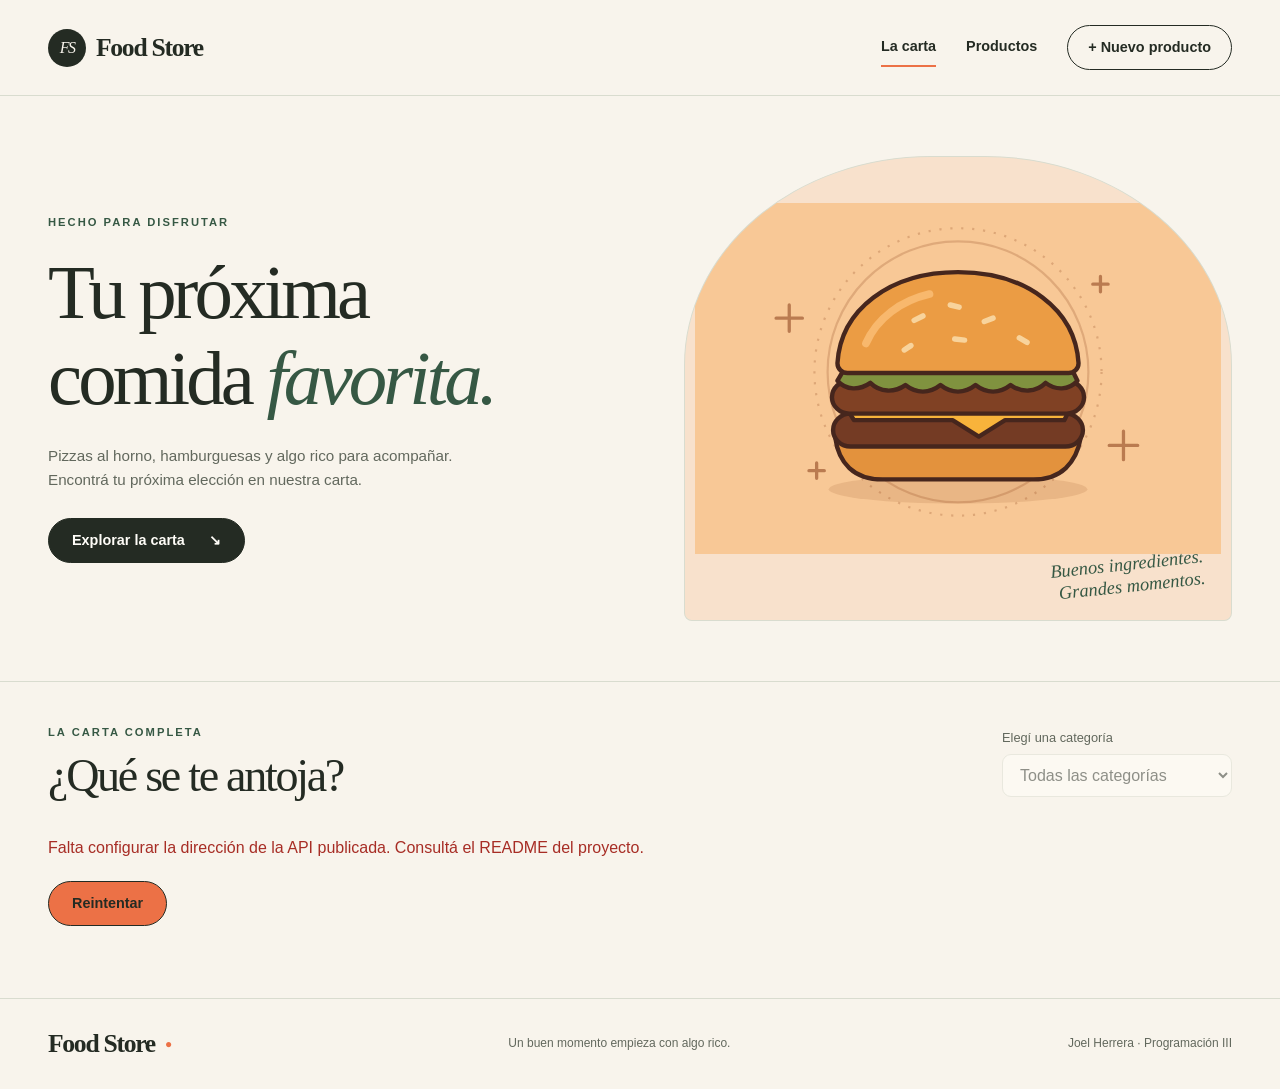
==== web/index.html @ 1d1665a6 "Completar integrador Food Store con web y publicacion" ====
<!DOCTYPE html>
<html lang="es">
<head>
  <meta charset="UTF-8">
  <meta name="viewport" content="width=device-width, initial-scale=1">
  <meta name="description" content="La carta de Food Store. Comida hecha para disfrutar.">
  <title>La carta · Food Store</title>
  <link rel="stylesheet" href="css/estilos.css">
  <script type="module" src="js/catalogo.js"></script>
</head>
<body>
  <a class="saltar" href="#contenido">Ir al contenido</a>
  <header class="cabecera">
    <a class="marca" href="index.html"><span class="marca__sello" aria-hidden="true">FS</span>Food Store</a>
    <nav aria-label="Navegación principal">
      <a href="index.html" aria-current="page">La carta</a>
      <a href="productos.html">Productos</a>
      <a class="enlace-boton" href="nuevo-producto.html">+ Nuevo producto</a>
    </nav>
  </header>
  <main id="contenido">
    <section class="hero" aria-labelledby="titulo">
      <div>
        <p class="ceja">Hecho para disfrutar</p>
        <h1 id="titulo">Tu próxima<br>comida <em>favorita.</em></h1>
        <p class="hero__texto">Pizzas al horno, hamburguesas y algo rico para acompañar. Encontrá tu próxima elección en nuestra carta.</p>
        <a class="boton boton--oscuro" href="#carta">Explorar la carta <span aria-hidden="true">↘</span></a>
      </div>
      <div class="hero__imagen">
        <img src="img/hamburguesas.svg" alt="Ilustración de una hamburguesa doble con queso" width="480" height="320">
        <span class="hero__nota">Buenos ingredientes.<br>Grandes momentos.</span>
      </div>
    </section>
    <section class="carta" id="carta" aria-labelledby="titulo-carta">
      <div class="titulo-fila">
        <div><p class="ceja">La carta completa</p><h2 id="titulo-carta">¿Qué se te antoja?</h2></div>
        <div class="filtro"><label for="categoria">Elegí una categoría</label><select id="categoria" disabled><option value="">Todas las categorías</option></select></div>
      </div>
      <p class="estado" id="estado" role="status" aria-live="polite">Estamos preparando la carta…</p>
      <button class="boton" id="reintentar" type="button" hidden>Reintentar</button>
      <div class="grilla" id="productos"></div>
      <nav class="paginacion" id="paginacion" aria-label="Páginas del catálogo" hidden>
        <button class="boton boton--secundario" id="anterior" type="button">← Anterior</button>
        <span id="pagina" aria-live="polite"></span>
        <button class="boton boton--secundario" id="siguiente" type="button">Siguiente →</button>
      </nav>
    </section>
  </main>
  <footer class="pie"><a class="marca" href="index.html">Food Store<span class="punto">●</span></a><span>Un buen momento empieza con algo rico.</span><span>Joel Herrera · Programación III</span></footer>
</body>
</html>
---- web/css/estilos.css ----
/* Colores y base */
:root {
  --papel: #f8f4ec;
  --blanco: #fffdf8;
  --tinta: #242b23;
  --gris: #62685d;
  --naranja: #ec7146;
  --naranja-claro: #f8e1cc;
  --borde: #d9dccf;
  --verde: #365844;
  --verde-claro: #edf2e8;
  --error: #a72d25;
  --error-fondo: #fff0e9;
  --sombra: #242b2310;
}
*, *::before, *::after { box-sizing: border-box; }
[hidden] { display: none !important; }
body { margin: 0; background: var(--papel); color: var(--tinta); font: 16px/1.6 Arial, Helvetica, sans-serif; }
a { color: inherit; text-underline-offset: 5px; }
button, input, select, textarea { font: inherit; }
button, a, input, select, textarea { -webkit-tap-highlight-color: transparent; }
:focus-visible { outline: 3px solid var(--naranja); outline-offset: 4px; }
button:disabled, select:disabled { cursor: default; opacity: .5; }
h1, h2, h3, p { margin: 0; }
h1, h2, h3 { line-height: 1.12; }
h1, h2 { font-family: Georgia, 'Times New Roman', serif; font-weight: 400; letter-spacing: -.05em; }
h1 { font-size: clamp(2.75rem, 5.5vw, 4.6rem); }
h2 { font-size: clamp(2rem, 3.6vw, 3rem); }
button { cursor: pointer; }
.saltar { position: absolute; top: -100px; padding: 12px; background: var(--blanco); z-index: 3; }
.saltar:focus { top: 8px; }

/* Navegación compartida */
.cabecera { max-width: 1360px; margin: auto; padding: 25px 48px; display: flex; align-items: center; justify-content: space-between; gap: 20px; border-bottom: 1px solid var(--borde); }
.marca { display: inline-flex; align-items: center; gap: 10px; font: 700 1.6rem Georgia, serif; letter-spacing: -.05em; text-decoration: none; white-space: nowrap; }
.marca__sello { width: 38px; height: 38px; border-radius: 50%; background: var(--tinta); color: var(--papel); font: italic 16px Georgia, serif; display: grid; place-items: center; letter-spacing: -.1em; }
.cabecera nav { display: flex; align-items: center; gap: 30px; font-size: .9rem; font-weight: 600; }
.cabecera nav a { text-decoration: none; padding: 7px 0; border-bottom: 2px solid transparent; }
.cabecera nav a:hover, .cabecera nav [aria-current="page"] { border-color: var(--naranja); }
.cabecera nav .enlace-boton { border: 1px solid var(--tinta); border-radius: 30px; padding: 10px 20px; }
.cabecera nav .enlace-boton:hover, .cabecera nav .enlace-boton[aria-current="page"] { background: var(--naranja-claro); }
.boton { display: inline-flex; justify-content: center; align-items: center; gap: 24px; min-height: 44px; border: 1px solid var(--tinta); border-radius: 30px; background: var(--naranja); color: var(--tinta); padding: 10px 23px; text-decoration: none; font-size: .9rem; font-weight: 700; }
.boton:hover:enabled, a.boton:hover { background: var(--naranja-claro); color: var(--tinta); }
.boton--oscuro { background: var(--tinta); color: var(--blanco); }
.boton--secundario { background: var(--blanco); }
.ceja { font-size: .7rem; font-weight: 700; text-transform: uppercase; letter-spacing: .18em; color: var(--verde); }

/* Catálogo */
.hero { max-width: 1360px; margin: auto; display: grid; grid-template-columns: 1.05fr 1fr; align-items: center; padding: 60px 48px; gap: 60px; }
.hero h1 { margin: 18px 0 22px; font-size: clamp(3.5rem, 6vw, 5.8rem); }
.hero h1 em { color: var(--verde); font-weight: 400; }
.hero__texto { max-width: 430px; color: var(--gris); margin-bottom: 26px; font-size: .95rem; }
.hero__imagen { position: relative; border-radius: 45% 45% 8px 8px; padding: 46px 10px 66px; background: var(--naranja-claro); border: 1px solid var(--borde); overflow: hidden; }
.hero__imagen img { display: block; width: 100%; height: auto; mix-blend-mode: multiply; }
.hero__nota { position: absolute; bottom: 23px; right: 26px; color: var(--verde); font: italic 1.15rem/1.2 Georgia, serif; text-align: right; transform: rotate(-6deg); }
.carta { max-width: 1360px; margin: auto; padding: 42px 48px 72px; border-top: 1px solid var(--borde); scroll-margin-top: 20px; }
.titulo-fila { display: flex; align-items: center; justify-content: space-between; gap: 25px; margin-bottom: 26px; }
.titulo-fila h2 { margin-top: 8px; }
.filtro { min-width: 230px; }
.filtro label { display: block; font-size: .8rem; margin-bottom: 6px; color: var(--gris); }
select, input, textarea { width: 100%; min-width: 0; border: 1px solid var(--borde); border-radius: 9px; padding: 11px 13px; background: var(--blanco); color: var(--tinta); }
.grilla { display: grid; grid-template-columns: repeat(4, minmax(0, 1fr)); gap: 24px 20px; }
.tarjeta { display: flex; flex-direction: column; border: 1px solid var(--borde); background: var(--blanco); border-radius: 14px; overflow: hidden; transition: transform .15s; }
.tarjeta:hover { transform: translateY(-3px); box-shadow: 0 8px 22px var(--sombra); }
.tarjeta__imagen { position: relative; aspect-ratio: 3/2; background: var(--verde-claro); display: grid; place-items: center; }
.tarjeta__imagen img { position: absolute; inset: 0; width: 100%; height: 100%; object-fit: cover; }
.sin-imagen { color: var(--gris); font-size: .85rem; }
.tarjeta__cuerpo { padding: 20px 17px; display: flex; flex-direction: column; flex: 1; gap: 12px; }
.tarjeta__cuerpo .ceja { font-size: .6rem; letter-spacing: .1em; }
.tarjeta__titulo { font-size: 1.05rem; line-height: 1.3; overflow-wrap: anywhere; }
.tarjeta__descripcion { font-size: .8rem; color: var(--gris); flex: 1; overflow-wrap: anywhere; }
.tarjeta__pie { display: flex; align-items: center; justify-content: space-between; gap: 8px; padding-top: 9px; border-top: 1px solid var(--borde); flex-wrap: wrap; }
.precio { font-size: 1.05rem; }
.disponible, .sin-stock { display: inline-block; font-size: .7rem; padding: 4px 8px; border-radius: 20px; white-space: nowrap; }
.disponible { background: var(--verde-claro); color: var(--verde); }
.sin-stock { background: var(--naranja-claro); color: var(--tinta); }

/* Lista y formulario */
.interior { max-width: 1264px; padding: 52px 48px 80px; margin: auto; min-height: 72vh; }
.interior .ceja { margin-bottom: 12px; }
.bajada { color: var(--gris); margin-top: 15px; }
.panel { border: 1px solid var(--borde); border-radius: 16px; background: var(--blanco); padding: 24px; }
.panel__cabecera { display: flex; align-items: center; justify-content: space-between; gap: 15px; margin-bottom: 20px; }
.panel__cabecera h2 { font: 700 1.1rem Arial, sans-serif; letter-spacing: 0; }
.contador { color: var(--gris); font-size: .8rem; }
.tabla-contenedor { overflow-x: auto; }
table { width: 100%; border-collapse: collapse; min-width: 650px; font-size: .88rem; }
th { text-transform: uppercase; font-size: .67rem; letter-spacing: .1em; color: var(--gris); font-weight: 600; }
td, th { padding: 15px 13px; text-align: left; border-bottom: 1px solid var(--borde); }
tbody tr:nth-child(even) { background: var(--papel); }
.paginacion { display: flex; justify-content: space-between; align-items: center; gap: 12px; margin-top: 30px; }
.paginacion span { font-size: .8rem; text-align: center; }
.estado { color: var(--gris); padding: 8px 0 20px; }
.estado--error { color: var(--error); }
.exito { background: var(--verde-claro); color: var(--verde); padding: 15px 20px; border-radius: 10px; margin-bottom: 20px; }
.interior--formulario { max-width: 840px; }
.volver { display: inline-block; font-size: .8rem; margin-bottom: 26px; }
.formulario { display: grid; grid-template-columns: repeat(2, minmax(0, 1fr)); gap: 22px; margin-top: 24px; }
.formulario > .ayuda { grid-column: 1 / -1; }
.campo { min-width: 0; }
.campo--ancho { grid-column: 1 / -1; }
.campo label { display: block; font-size: .85rem; font-weight: 700; margin-bottom: 7px; }
.campo textarea { resize: vertical; }
.ayuda { font-size: .75rem; color: var(--gris); margin-top: 5px; }
.error-campo { color: var(--error); font-size: .8rem; margin-top: 5px; }
.error-campo:empty { display: none; }
[aria-invalid="true"] { border-color: var(--error); background: var(--error-fondo); }
.formulario__acciones { display: flex; justify-content: space-between; align-items: center; gap: 18px; padding-top: 20px; border-top: 1px solid var(--borde); font-size: .85rem; }
.pie { max-width: 1360px; margin: auto; border-top: 1px solid var(--borde); padding: 30px 48px; display: flex; flex-wrap: wrap; justify-content: space-between; align-items: center; gap: 20px; color: var(--gris); font-size: .75rem; }
.pie .marca { color: var(--tinta); }
.punto { font: 12px Arial, sans-serif; color: var(--naranja); }

/* Adaptación a pantallas pequeñas */
@media (max-width: 1000px) {
  .grilla { grid-template-columns: repeat(3, minmax(0, 1fr)); }
  .hero { gap: 30px; }
  .cabecera, .hero, .carta, .interior, .pie { padding-left: 26px; padding-right: 26px; }
}
@media (max-width: 768px) {
  .cabecera { flex-direction: column; padding: 20px 16px; }
  .cabecera nav { gap: 18px; font-size: .8rem; flex-wrap: wrap; justify-content: center; }
  .cabecera nav .enlace-boton { padding: 8px 14px; }
  .hero { grid-template-columns: 1fr 1fr; padding: 35px 20px; gap: 20px; }
  .hero h1 { font-size: clamp(2.5rem, 7vw, 3.8rem); }
  .hero__imagen { padding: 24px 0 60px; }
  .hero__nota { right: 14px; font-size: .85rem; }
  .grilla { grid-template-columns: repeat(2, minmax(0, 1fr)); }
  .titulo-fila { align-items: flex-start; flex-direction: column; }
  .filtro { width: 100%; }
  .carta, .interior { padding: 30px 20px 45px; }
  .panel { padding: 18px; }
}
@media (max-width: 480px) {
  .hero { grid-template-columns: 1fr; }
  .hero h1 { font-size: 3.7rem; }
  .hero__imagen { max-width: 350px; width: 100%; margin: 10px auto; padding-bottom: 45px; }
  .hero__imagen img { max-height: 200px; object-fit: contain; }
  .grilla { grid-template-columns: 1fr; }
  .formulario { grid-template-columns: minmax(0, 1fr); }
  .paginacion { gap: 8px; }
  .paginacion .boton { padding: 8px 12px; font-size: .75rem; }
  .pie { padding: 24px 20px; flex-direction: column; align-items: flex-start; }
}
@media (prefers-reduced-motion: reduce) {
  .tarjeta { transition: none; }
}
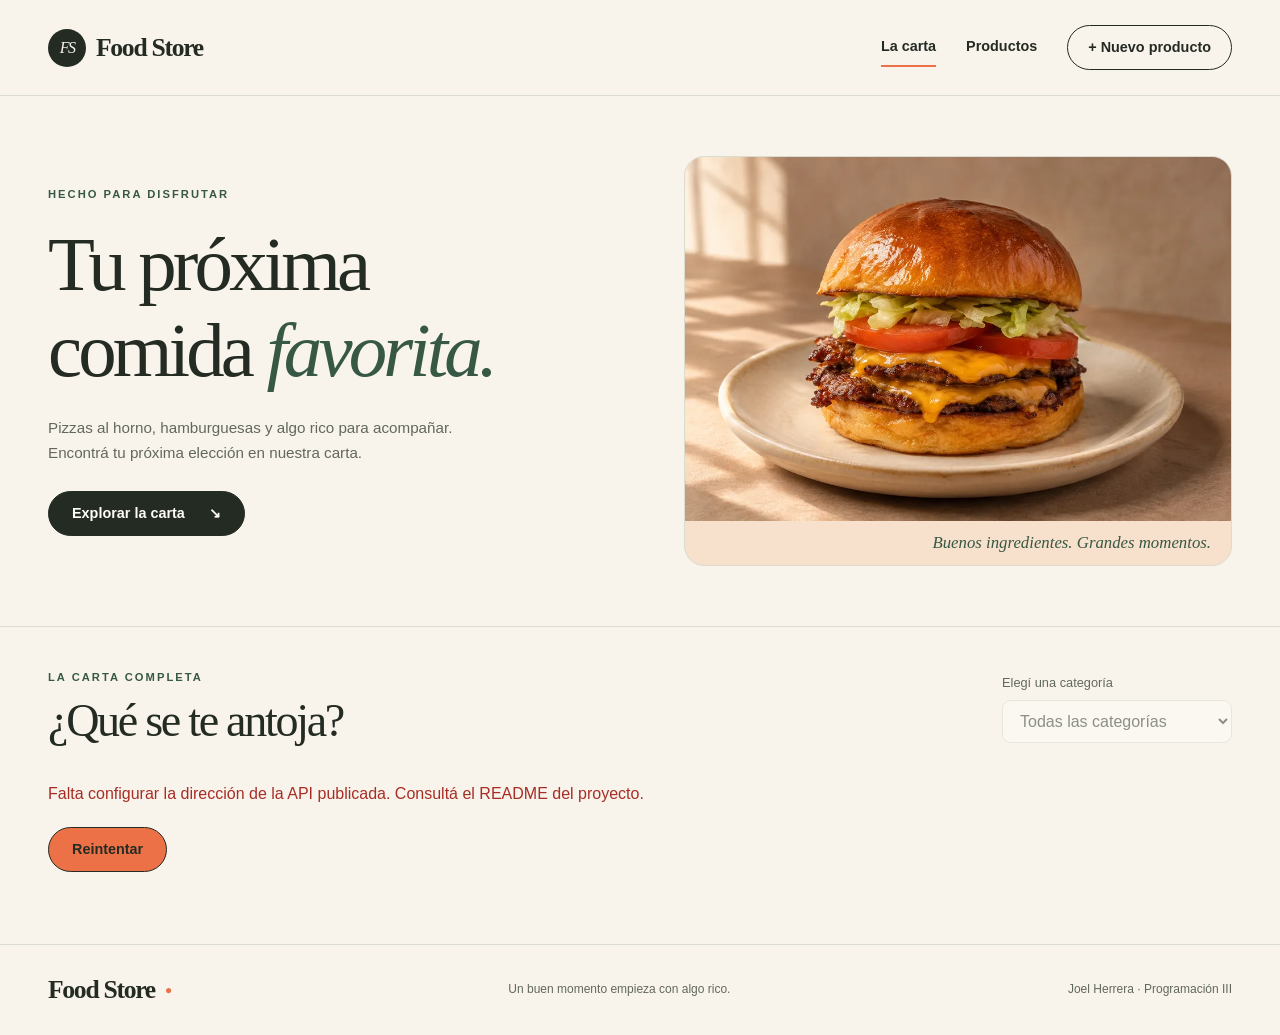
==== commit d694a9b4: "Reemplazar ilustraciones por fotos de comida" ====
--- a/web/index.html
+++ b/web/index.html
@@ -5,8 +5,9 @@
   <meta name="viewport" content="width=device-width, initial-scale=1">
   <meta name="description" content="La carta de Food Store. Comida hecha para disfrutar.">
   <title>La carta · Food Store</title>
-  <link rel="stylesheet" href="css/estilos.css">
-  <script type="module" src="js/catalogo.js"></script>
+  <link rel="icon" type="image/svg+xml" href="img/batman.svg">
+  <link rel="stylesheet" href="css/estilos.css?v=2">
+  <script type="module" src="js/catalogo.js?v=2"></script>
 </head>
 <body>
   <a class="saltar" href="#contenido">Ir al contenido</a>
@@ -27,8 +28,8 @@
         <a class="boton boton--oscuro" href="#carta">Explorar la carta <span aria-hidden="true">↘</span></a>
       </div>
       <div class="hero__imagen">
-        <img src="img/hamburguesas.svg" alt="Ilustración de una hamburguesa doble con queso" width="480" height="320">
-        <span class="hero__nota">Buenos ingredientes.<br>Grandes momentos.</span>
+        <img src="img/hamburguesas.webp" alt="Hamburguesa doble con queso cheddar en un plato" width="960" height="640">
+        <span class="hero__nota">Buenos ingredientes. Grandes momentos.</span>
       </div>
     </section>
     <section class="carta" id="carta" aria-labelledby="titulo-carta">
--- a/web/css/estilos.css
+++ b/web/css/estilos.css
@@ -43,6 +43,15 @@
 .boton:hover:enabled, a.boton:hover { background: var(--naranja-claro); color: var(--tinta); }
 .boton--oscuro { background: var(--tinta); color: var(--blanco); }
 .boton--secundario { background: var(--blanco); }
+.boton--peligro {
+  background: var(--blanco);
+  border-color: var(--error);
+  color: var(--error);
+}
+.boton--peligro:hover:enabled {
+  background: var(--error-fondo);
+  color: var(--error);
+}
 .ceja { font-size: .7rem; font-weight: 700; text-transform: uppercase; letter-spacing: .18em; color: var(--verde); }
 
 /* Catálogo */
@@ -50,9 +59,9 @@
 .hero h1 { margin: 18px 0 22px; font-size: clamp(3.5rem, 6vw, 5.8rem); }
 .hero h1 em { color: var(--verde); font-weight: 400; }
 .hero__texto { max-width: 430px; color: var(--gris); margin-bottom: 26px; font-size: .95rem; }
-.hero__imagen { position: relative; border-radius: 45% 45% 8px 8px; padding: 46px 10px 66px; background: var(--naranja-claro); border: 1px solid var(--borde); overflow: hidden; }
-.hero__imagen img { display: block; width: 100%; height: auto; mix-blend-mode: multiply; }
-.hero__nota { position: absolute; bottom: 23px; right: 26px; color: var(--verde); font: italic 1.15rem/1.2 Georgia, serif; text-align: right; transform: rotate(-6deg); }
+.hero__imagen { border-radius: 20px; background: var(--naranja-claro); border: 1px solid var(--borde); overflow: hidden; }
+.hero__imagen img { display: block; width: 100%; height: auto; }
+.hero__nota { display: block; padding: 12px 20px; color: var(--verde); font: italic 1.05rem/1.2 Georgia, serif; text-align: right; }
 .carta { max-width: 1360px; margin: auto; padding: 42px 48px 72px; border-top: 1px solid var(--borde); scroll-margin-top: 20px; }
 .titulo-fila { display: flex; align-items: center; justify-content: space-between; gap: 25px; margin-bottom: 26px; }
 .titulo-fila h2 { margin-top: 8px; }
@@ -84,6 +93,30 @@
 .panel__cabecera h2 { font: 700 1.1rem Arial, sans-serif; letter-spacing: 0; }
 .contador { color: var(--gris); font-size: .8rem; }
 .tabla-contenedor { overflow-x: auto; }
+.etiqueta-dato { display: none; }
+.acciones-producto {
+  display: flex;
+  flex-wrap: wrap;
+  gap: 8px;
+}
+.acciones-producto .boton {
+  min-height: 40px;
+  padding: 6px 13px;
+  white-space: nowrap;
+}
+.dialogo {
+  width: min(440px, calc(100% - 32px));
+  color: var(--tinta);
+}
+.dialogo::backdrop { background: rgb(0 0 0 / 45%); }
+.dialogo h2 { margin: 0 0 12px; }
+.dialogo__acciones {
+  display: flex;
+  justify-content: flex-end;
+  flex-wrap: wrap;
+  gap: 8px;
+  margin-top: 20px;
+}
 table { width: 100%; border-collapse: collapse; min-width: 650px; font-size: .88rem; }
 th { text-transform: uppercase; font-size: .67rem; letter-spacing: .1em; color: var(--gris); font-weight: 600; }
 td, th { padding: 15px 13px; text-align: left; border-bottom: 1px solid var(--borde); }
@@ -116,14 +149,64 @@
   .hero { gap: 30px; }
   .cabecera, .hero, .carta, .interior, .pie { padding-left: 26px; padding-right: 26px; }
 }
+@media (max-width: 800px) {
+  .tabla-productos {
+    display: block;
+    min-width: 0;
+  }
+  .tabla-productos thead {
+    position: absolute;
+    width: 1px;
+    height: 1px;
+    overflow: hidden;
+    clip-path: inset(50%);
+    white-space: nowrap;
+  }
+  .tabla-productos tbody {
+    display: grid;
+    gap: 12px;
+  }
+  .tabla-productos tbody tr {
+    display: grid;
+    grid-template-columns: repeat(2, minmax(0, 1fr));
+    grid-template-areas:
+      "nombre nombre"
+      "id categoria"
+      "precio stock"
+      "acciones acciones";
+    gap: 10px 16px;
+    padding: 14px;
+    border: 1px solid var(--borde);
+    border-radius: 12px;
+  }
+  .tabla-productos td {
+    padding: 0;
+    border: 0;
+    overflow-wrap: anywhere;
+  }
+  .producto-id { grid-area: id; }
+  .producto-nombre { grid-area: nombre; font-size: 1rem; font-weight: 700; }
+  .producto-categoria { grid-area: categoria; }
+  .producto-precio { grid-area: precio; }
+  .producto-stock { grid-area: stock; }
+  .tabla-productos .producto-acciones {
+    grid-area: acciones;
+    padding-top: 10px;
+    border-top: 1px solid var(--borde);
+  }
+  .etiqueta-dato {
+    display: block;
+    color: var(--gris);
+    font-size: .72rem;
+  }
+}
 @media (max-width: 768px) {
   .cabecera { flex-direction: column; padding: 20px 16px; }
   .cabecera nav { gap: 18px; font-size: .8rem; flex-wrap: wrap; justify-content: center; }
   .cabecera nav .enlace-boton { padding: 8px 14px; }
   .hero { grid-template-columns: 1fr 1fr; padding: 35px 20px; gap: 20px; }
   .hero h1 { font-size: clamp(2.5rem, 7vw, 3.8rem); }
-  .hero__imagen { padding: 24px 0 60px; }
-  .hero__nota { right: 14px; font-size: .85rem; }
+  .hero__nota { padding: 10px 14px; font-size: .85rem; }
   .grilla { grid-template-columns: repeat(2, minmax(0, 1fr)); }
   .titulo-fila { align-items: flex-start; flex-direction: column; }
   .filtro { width: 100%; }
@@ -133,8 +216,7 @@
 @media (max-width: 480px) {
   .hero { grid-template-columns: 1fr; }
   .hero h1 { font-size: 3.7rem; }
-  .hero__imagen { max-width: 350px; width: 100%; margin: 10px auto; padding-bottom: 45px; }
-  .hero__imagen img { max-height: 200px; object-fit: contain; }
+  .hero__imagen { max-width: 350px; width: 100%; margin: 10px auto; }
   .grilla { grid-template-columns: 1fr; }
   .formulario { grid-template-columns: minmax(0, 1fr); }
   .paginacion { gap: 8px; }
